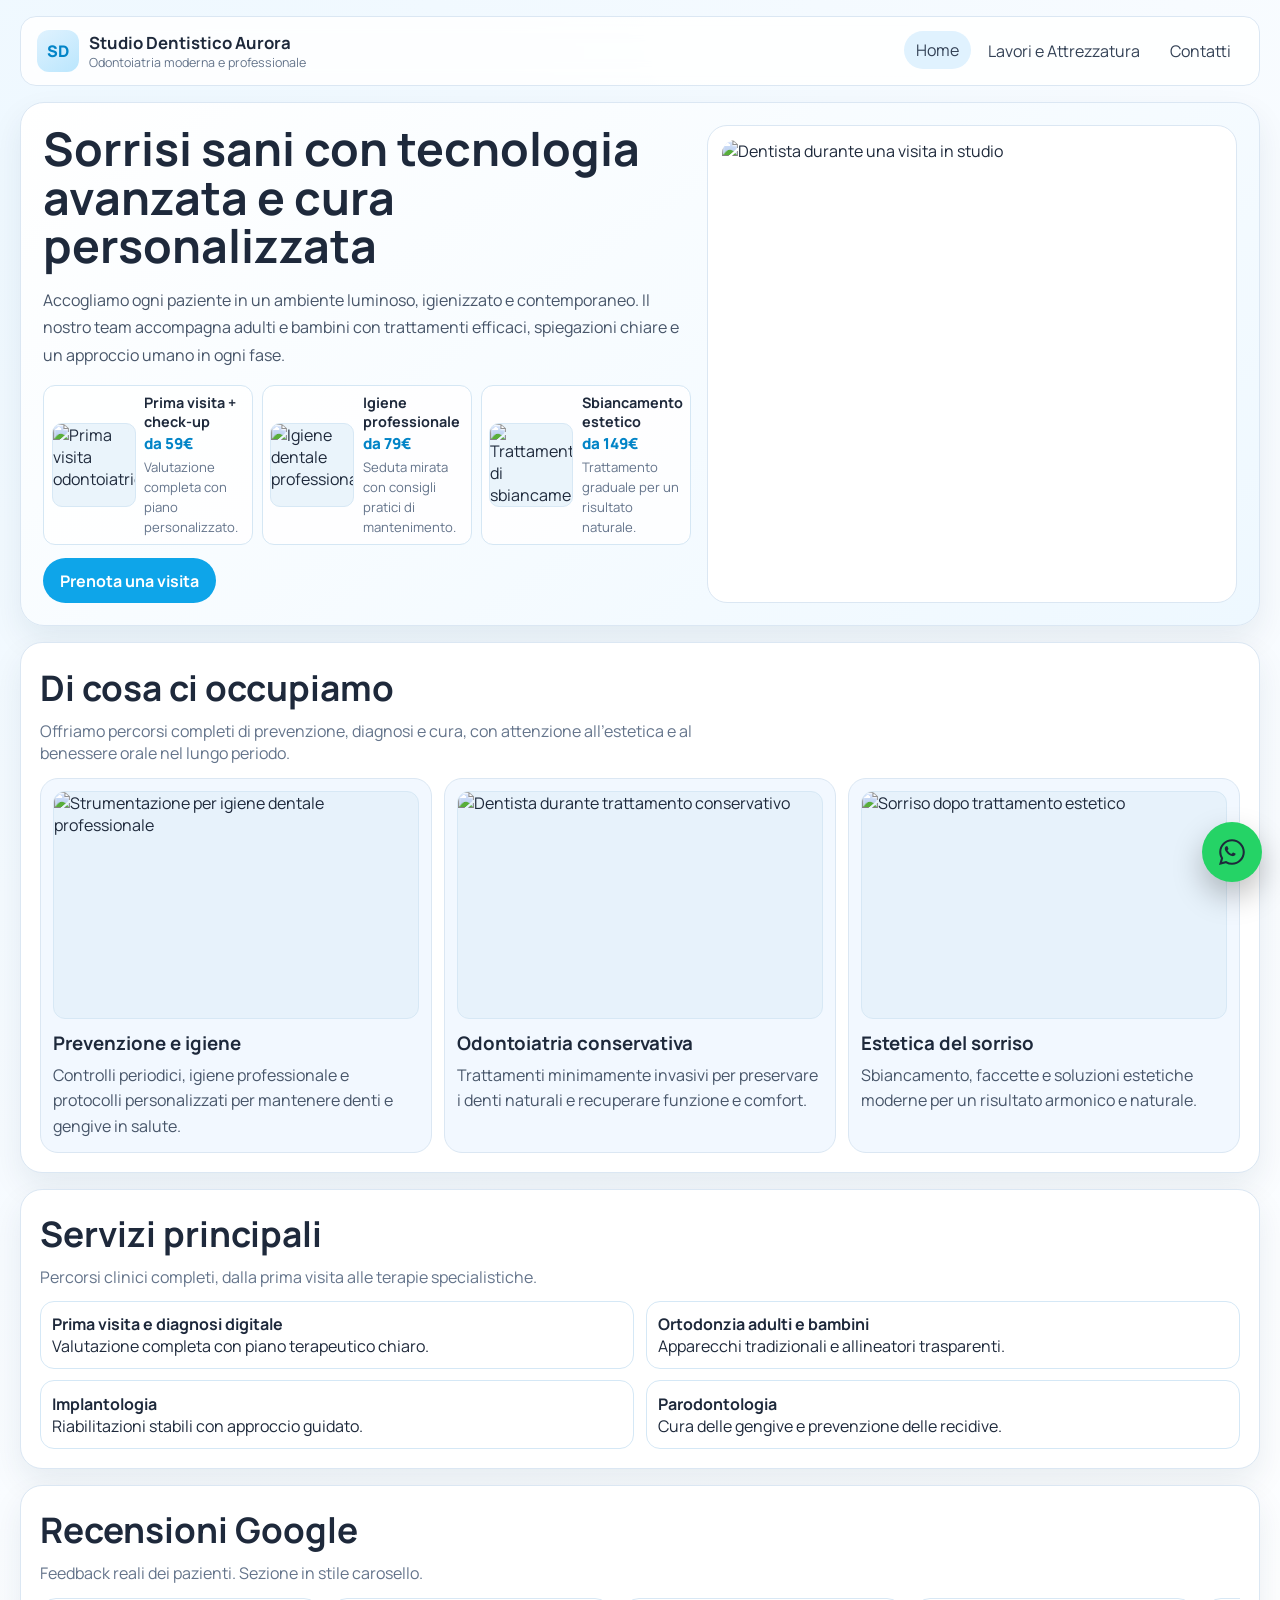
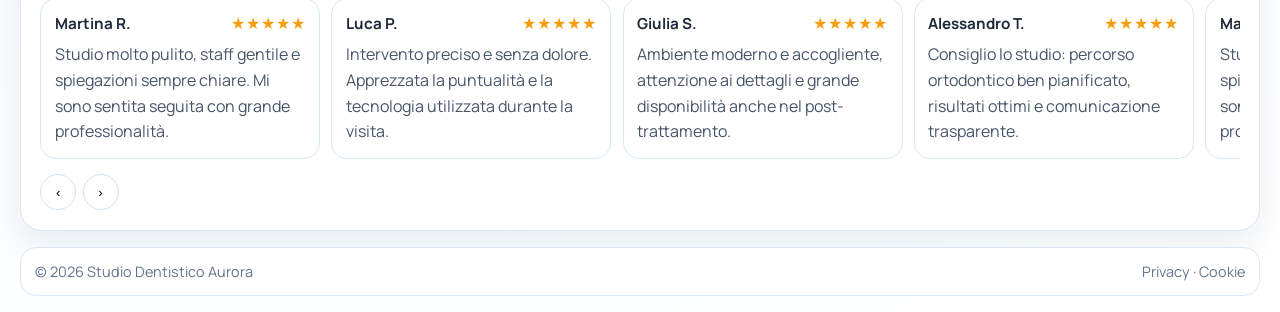
==== index.html @ a9cce96f "Initial commit: studio dentistico website" ====
<!doctype html>
<html lang="it">
  <head>
    <meta charset="UTF-8" />
    <meta name="viewport" content="width=device-width, initial-scale=1.0" />
    <title>Studio Dentistico Aurora | Odontoiatria Moderna</title>
    <meta name="description" content="Studio dentistico moderno e professionale: prevenzione, igiene, ortodonzia, implantologia e odontoiatria estetica." />
    <link rel="preconnect" href="https://fonts.googleapis.com" />
    <link rel="preconnect" href="https://fonts.gstatic.com" crossorigin />
    <link href="https://fonts.googleapis.com/css2?family=Manrope:wght@400;500;600;700;800&display=swap" rel="stylesheet" />
    <link rel="stylesheet" href="styles.css" />
  </head>
  <body>
    <div class="site-shell">
      <header class="site-header">
        <nav class="navbar">
          <a class="brand" href="index.html">
            <span class="brand-mark">SD</span>
            <span class="brand-text">
              <strong>Studio Dentistico Aurora</strong>
              <span>Odontoiatria moderna e professionale</span>
            </span>
          </a>

          <div class="nav-links">
            <a class="active" href="index.html">Home</a>
            <a href="lavori.html">Lavori e Attrezzatura</a>
            <a href="contatti.html">Contatti</a>
          </div>

          <button class="menu-toggle" type="button" aria-expanded="false" aria-controls="mobileMenu" aria-label="Apri menu">
            <span></span><span></span><span></span>
          </button>
        </nav>

        <nav id="mobileMenu" class="mobile-nav" aria-label="Menu mobile">
          <a href="index.html">Home</a>
          <a href="lavori.html">Lavori e Attrezzatura</a>
          <a href="contatti.html">Contatti</a>
        </nav>
      </header>

      <main>
        <section class="hero">
          <div>
            <h1>Sorrisi sani con tecnologia avanzata e cura personalizzata</h1>
            <p>
              Accogliamo ogni paziente in un ambiente luminoso, igienizzato e contemporaneo.
              Il nostro team accompagna adulti e bambini con trattamenti efficaci, spiegazioni chiare
              e un approccio umano in ogni fase.
            </p>
            <div class="hero-points" aria-label="Punti di forza dello studio">
              <div class="hero-point">
                <img src="https://images.unsplash.com/photo-1609840114035-3c981b782dfe?auto=format&fit=crop&w=700&q=80" alt="Prima visita odontoiatrica" />
                <div class="hero-point-body">
                  <strong>Prima visita + check-up</strong>
                  <span class="hero-price">da 59€</span>
                  <span class="hero-desc">Valutazione completa con piano personalizzato.</span>
                </div>
              </div>
              <div class="hero-point">
                <img src="https://images.unsplash.com/photo-1588776814546-daab30f310ce?auto=format&fit=crop&w=700&q=80" alt="Igiene dentale professionale" />
                <div class="hero-point-body">
                  <strong>Igiene professionale</strong>
                  <span class="hero-price">da 79€</span>
                  <span class="hero-desc">Seduta mirata con consigli pratici di mantenimento.</span>
                </div>
              </div>
              <div class="hero-point">
                <img src="https://images.unsplash.com/photo-1598256989800-fe5f95da9787?auto=format&fit=crop&w=700&q=80" alt="Trattamento di sbiancamento estetico" />
                <div class="hero-point-body">
                  <strong>Sbiancamento estetico</strong>
                  <span class="hero-price">da 149€</span>
                  <span class="hero-desc">Trattamento graduale per un risultato naturale.</span>
                </div>
              </div>
            </div>

            <div class="cta-row">
              <a class="btn btn-primary" href="contatti.html">Prenota una visita</a>
            </div>
          </div>

          <article class="hero-card">
            <img src="https://images.unsplash.com/photo-1606811841689-23dfddce3e95?auto=format&fit=crop&w=1200&q=80" alt="Dentista durante una visita in studio" />
          </article>
        </section>

        <section class="section">
          <h2>Di cosa ci occupiamo</h2>
          <p class="section-intro">
            Offriamo percorsi completi di prevenzione, diagnosi e cura, con attenzione all'estetica e al benessere orale nel lungo periodo.
          </p>

          <div class="grid-3">
            <article class="card">
              <img src="https://images.unsplash.com/photo-1588776813677-77aaf5595b83?auto=format&fit=crop&w=900&q=80" alt="Strumentazione per igiene dentale professionale" />
              <h3>Prevenzione e igiene</h3>
              <p>Controlli periodici, igiene professionale e protocolli personalizzati per mantenere denti e gengive in salute.</p>
            </article>
            <article class="card">
              <img src="https://images.unsplash.com/photo-1629909615184-74f495363b67?auto=format&fit=crop&w=900&q=80" alt="Dentista durante trattamento conservativo" />
              <h3>Odontoiatria conservativa</h3>
              <p>Trattamenti minimamente invasivi per preservare i denti naturali e recuperare funzione e comfort.</p>
            </article>
            <article class="card">
              <img src="https://images.unsplash.com/photo-1598256989800-fe5f95da9787?auto=format&fit=crop&w=900&q=80" alt="Sorriso dopo trattamento estetico" />
              <h3>Estetica del sorriso</h3>
              <p>Sbiancamento, faccette e soluzioni estetiche moderne per un risultato armonico e naturale.</p>
            </article>
          </div>
        </section>

        <section class="section">
          <h2>Servizi principali</h2>
          <p class="section-intro">Percorsi clinici completi, dalla prima visita alle terapie specialistiche.</p>
          <div class="services-list">
            <div class="service-item"><strong>Prima visita e diagnosi digitale</strong><br />Valutazione completa con piano terapeutico chiaro.</div>
            <div class="service-item"><strong>Ortodonzia adulti e bambini</strong><br />Apparecchi tradizionali e allineatori trasparenti.</div>
            <div class="service-item"><strong>Implantologia</strong><br />Riabilitazioni stabili con approccio guidato.</div>
            <div class="service-item"><strong>Parodontologia</strong><br />Cura delle gengive e prevenzione delle recidive.</div>
          </div>
        </section>

        <section class="section">
          <h2>Recensioni Google</h2>
          <p class="section-intro">Feedback reali dei pazienti. Sezione in stile carosello.</p>

          <div class="reviews-wrap">
            <div class="reviews-track" aria-label="Recensioni pazienti">
              <article class="review-card">
                <div class="review-head">
                  <strong>Martina R.</strong>
                  <span class="stars">★★★★★</span>
                </div>
                <p>Studio molto pulito, staff gentile e spiegazioni sempre chiare. Mi sono sentita seguita con grande professionalità.</p>
              </article>

              <article class="review-card">
                <div class="review-head">
                  <strong>Luca P.</strong>
                  <span class="stars">★★★★★</span>
                </div>
                <p>Intervento preciso e senza dolore. Apprezzata la puntualità e la tecnologia utilizzata durante la visita.</p>
              </article>

              <article class="review-card">
                <div class="review-head">
                  <strong>Giulia S.</strong>
                  <span class="stars">★★★★★</span>
                </div>
                <p>Ambiente moderno e accogliente, attenzione ai dettagli e grande disponibilità anche nel post-trattamento.</p>
              </article>

              <article class="review-card">
                <div class="review-head">
                  <strong>Alessandro T.</strong>
                  <span class="stars">★★★★★</span>
                </div>
                <p>Consiglio lo studio: percorso ortodontico ben pianificato, risultati ottimi e comunicazione trasparente.</p>
              </article>
            </div>

            <div class="carousel-actions">
              <button class="carousel-btn prev" type="button" aria-label="Recensione precedente">‹</button>
              <button class="carousel-btn next" type="button" aria-label="Recensione successiva">›</button>
            </div>
          </div>
        </section>
      </main>

      <footer class="site-footer">
        <span>© 2026 Studio Dentistico Aurora</span>
        <span><a href="privacy.html">Privacy</a> · <a href="cookie.html">Cookie</a></span>
      </footer>
    </div>

    <a class="whatsapp-float" href="https://wa.me/393517429085?text=Buongiorno%2C%20vorrei%20prenotare%20una%20visita%20dentistica." target="_blank" rel="noopener noreferrer" aria-label="Contattaci su WhatsApp">
      <svg viewBox="0 0 32 32" aria-hidden="true" focusable="false">
        <path d="M19.11 17.36c-.27-.13-1.56-.77-1.8-.86-.24-.09-.42-.13-.6.13-.18.27-.69.86-.85 1.04-.16.18-.31.2-.58.07-.27-.13-1.14-.42-2.16-1.35-.8-.71-1.35-1.59-1.51-1.86-.16-.27-.02-.41.11-.54.12-.12.27-.31.4-.47.13-.16.18-.27.27-.45.09-.18.04-.34-.02-.47-.07-.13-.6-1.45-.82-1.98-.21-.51-.43-.44-.6-.45h-.51c-.18 0-.47.07-.71.34-.24.27-.93.91-.93 2.21 0 1.3.95 2.56 1.08 2.74.13.18 1.86 2.85 4.51 4 .63.27 1.13.44 1.52.56.64.2 1.21.17 1.66.1.51-.08 1.56-.64 1.78-1.26.22-.62.22-1.15.16-1.26-.06-.11-.24-.18-.51-.31z" fill="currentColor" />
        <path d="M16.02 3.2c-7.05 0-12.77 5.72-12.77 12.78 0 2.24.58 4.42 1.69 6.35L3 29l6.83-1.79a12.72 12.72 0 0 0 6.19 1.58h.01c7.05 0 12.77-5.72 12.77-12.78S23.08 3.2 16.02 3.2zm0 23.46h-.01a10.72 10.72 0 0 1-5.46-1.5l-.39-.23-4.05 1.06 1.08-3.95-.25-.41a10.7 10.7 0 0 1-1.65-5.63c0-5.91 4.81-10.72 10.73-10.72 2.86 0 5.55 1.11 7.57 3.14a10.64 10.64 0 0 1 3.14 7.58c0 5.92-4.81 10.73-10.72 10.73z" fill="currentColor" />
      </svg>
    </a>

    <script src="script.js"></script>
  </body>
</html>
---- styles.css ----
:root {
  --bg: #f7fbff;
  --surface: #ffffff;
  --surface-soft: #f2f8ff;
  --primary: #0ea5e9;
  --primary-strong: #0284c7;
  --text: #1e293b;
  --muted: #64748b;
  --line: #dbe7f3;
  --radius: 18px;
  --shadow: 0 14px 32px rgba(14, 46, 80, 0.08);
}

* {
  box-sizing: border-box;
}

html,
body {
  margin: 0;
  padding: 0;
  font-family: "Manrope", "Inter", sans-serif;
  color: var(--text);
  background: radial-gradient(circle at 10% 10%, #eef8ff 0%, var(--bg) 52%, #ffffff 100%);
}

a {
  color: inherit;
  text-decoration: none;
}

img {
  max-width: 100%;
  display: block;
}

.site-shell {
  width: 100%;
  max-width: none;
  margin: 0;
  padding: 1rem 1.25rem;
}

.site-header {
  position: sticky;
  top: 0;
  z-index: 60;
  margin-bottom: 1rem;
  border: 1px solid var(--line);
  border-radius: 16px;
  background: rgba(255, 255, 255, 0.86);
  backdrop-filter: blur(10px);
}

.navbar {
  display: flex;
  align-items: center;
  justify-content: space-between;
  gap: 1rem;
  padding: 0.8rem 1rem;
}

.brand {
  display: flex;
  align-items: center;
  gap: 0.6rem;
}

.brand-mark {
  width: 42px;
  height: 42px;
  border-radius: 12px;
  background: linear-gradient(145deg, #e0f2fe, #bae6fd);
  display: grid;
  place-items: center;
  color: var(--primary-strong);
  font-weight: 800;
}

.brand-text {
  display: grid;
}

.brand-text strong {
  font-size: 1.05rem;
}

.brand-text span {
  font-size: 0.78rem;
  color: var(--muted);
}

.nav-links {
  display: flex;
  gap: 0.35rem;
  align-items: center;
}

.nav-links a {
  padding: 0.5rem 0.75rem;
  border-radius: 999px;
  color: #334155;
  transition: background 0.2s ease, transform 0.2s ease;
}

.nav-links a:hover,
.nav-links a.active {
  background: #e0f2fe;
  transform: translateY(-1px);
}

.menu-toggle {
  display: none;
  width: 42px;
  height: 42px;
  border-radius: 12px;
  border: 1px solid var(--line);
  background: #fff;
  align-items: center;
  justify-content: center;
  flex-direction: column;
  gap: 5px;
  cursor: pointer;
}

.menu-toggle span {
  width: 18px;
  height: 2px;
  background: #334155;
  border-radius: 999px;
}

.mobile-nav {
  display: none;
  padding: 0 1rem 1rem;
}

.mobile-nav a {
  display: block;
  border: 1px solid var(--line);
  background: #fff;
  border-radius: 12px;
  padding: 0.65rem 0.75rem;
  margin-bottom: 0.45rem;
}

.hero {
  border-radius: 24px;
  border: 1px solid var(--line);
  background: linear-gradient(145deg, #ffffff, #eef8ff);
  box-shadow: var(--shadow);
  padding: 1.4rem;
  display: grid;
  grid-template-columns: 1.1fr 0.9fr;
  gap: 1rem;
}

.hero h1 {
  margin: 0;
  font-size: clamp(1.9rem, 4vw, 2.9rem);
  line-height: 1.05;
}

.hero p {
  color: #475569;
  line-height: 1.7;
}

.cta-row {
  margin-top: 0.8rem;
  display: flex;
  gap: 0.6rem;
  flex-wrap: wrap;
}

.hero-points {
  margin-top: 0.85rem;
  display: grid;
  grid-template-columns: repeat(3, minmax(0, 1fr));
  gap: 0.55rem;
}

.hero-point {
  border: 1px solid #d5e7f4;
  border-radius: 12px;
  padding: 0.45rem;
  background: rgba(255, 255, 255, 0.85);
  display: grid;
  grid-template-columns: 84px 1fr;
  gap: 0.55rem;
  align-items: center;
}

.hero-point img {
  width: 84px;
  height: 84px;
  border-radius: 10px;
  object-fit: cover;
  border: 1px solid #d7e8f5;
  background: #eaf4fb;
}

.hero-point-body {
  display: grid;
}

.hero-point strong {
  display: block;
  font-size: 0.9rem;
}

.hero-point span {
  font-size: 0.82rem;
  color: #64748b;
  line-height: 1.5;
}

.hero-point .hero-price {
  margin-top: 0.15rem;
  display: inline-block;
  font-weight: 800;
  color: #0284c7;
  font-size: 0.95rem;
}

.hero-point .hero-desc {
  display: block;
  margin-top: 0.15rem;
}

.btn {
  display: inline-flex;
  align-items: center;
  justify-content: center;
  border-radius: 999px;
  padding: 0.65rem 1rem;
  font-weight: 700;
  border: 1px solid transparent;
  transition: transform 0.2s ease;
}

.btn:hover {
  transform: translateY(-2px);
}

.btn-primary {
  background: var(--primary);
  color: #fff;
}

.btn-soft {
  background: #fff;
  border-color: #c7deef;
}

.hero-card {
  border-radius: 20px;
  border: 1px solid var(--line);
  background: #fff;
  padding: 0.9rem;
}

.hero-card img {
  border-radius: 14px;
  min-height: 260px;
  object-fit: cover;
}

.section {
  margin-top: 1rem;
  border-radius: 22px;
  border: 1px solid var(--line);
  background: var(--surface);
  box-shadow: var(--shadow);
  padding: 1.2rem;
}

.section h2 {
  margin: 0 0 0.5rem;
  font-size: clamp(1.5rem, 3vw, 2.2rem);
}

.section-intro {
  margin: 0;
  color: var(--muted);
  max-width: 70ch;
}

.grid-3 {
  margin-top: 0.9rem;
  display: grid;
  grid-template-columns: repeat(3, minmax(0, 1fr));
  gap: 0.8rem;
}

.card {
  border: 1px solid var(--line);
  border-radius: var(--radius);
  background: var(--surface-soft);
  padding: 0.75rem;
}

.card h3 {
  margin: 0.65rem 0 0.45rem;
}

.card p {
  margin: 0;
  color: #475569;
  line-height: 1.6;
}

.card img {
  width: 100%;
  border-radius: 12px;
  border: 1px solid #d7e8f5;
  aspect-ratio: 16/10;
  object-fit: cover;
  background: #e7f2fb;
}

.services-list {
  margin-top: 0.8rem;
  display: grid;
  grid-template-columns: repeat(2, minmax(0, 1fr));
  gap: 0.7rem;
}

.service-item {
  border: 1px solid #d5e8f6;
  border-radius: 14px;
  padding: 0.7rem;
  background: #fff;
}

.reviews-wrap {
  margin-top: 0.85rem;
  position: relative;
}

.reviews-track {
  display: flex;
  gap: 0.7rem;
  overflow-x: auto;
  scroll-snap-type: x mandatory;
  padding-bottom: 0.35rem;
  scrollbar-width: none;
}

.reviews-track::-webkit-scrollbar {
  display: none;
}

.review-card {
  flex: 0 0 280px;
  scroll-snap-align: start;
  border: 1px solid #d8e8f5;
  border-radius: 16px;
  background: #fff;
  padding: 0.85rem;
}

.review-head {
  display: flex;
  justify-content: space-between;
  gap: 0.5rem;
  align-items: center;
}

.review-head strong {
  font-size: 0.95rem;
}

.stars {
  color: #f59e0b;
  letter-spacing: 0.06em;
}

.review-card p {
  margin: 0.5rem 0 0;
  color: #475569;
  line-height: 1.6;
}

.carousel-actions {
  margin-top: 0.6rem;
  display: flex;
  gap: 0.4rem;
}

.carousel-btn {
  width: 36px;
  height: 36px;
  border-radius: 999px;
  border: 1px solid #cfe3f2;
  background: #fff;
  cursor: pointer;
}

.form-grid {
  margin-top: 0.9rem;
  display: grid;
  grid-template-columns: 1.1fr 0.9fr;
  gap: 0.9rem;
}

.form-card,
.info-card {
  border: 1px solid var(--line);
  border-radius: 16px;
  background: #fff;
  padding: 0.9rem;
}

form {
  display: grid;
  gap: 0.65rem;
}

label {
  font-weight: 700;
  font-size: 0.9rem;
}

label input[type='checkbox'] {
  width: auto;
  margin-right: 0.45rem;
  vertical-align: middle;
}

input,
textarea,
select {
  width: 100%;
  border-radius: 12px;
  border: 1px solid #c9dff0;
  padding: 0.62rem 0.72rem;
  font: inherit;
}

textarea {
  min-height: 140px;
  resize: vertical;
}

.map-frame {
  margin-top: 0.65rem;
  border-radius: 12px;
  overflow: hidden;
  border: 1px solid #d5e6f5;
}

.map-frame iframe {
  width: 100%;
  min-height: 200px;
  border: 0;
}

.gallery-grid {
  margin-top: 0.8rem;
  display: grid;
  grid-template-columns: repeat(3, minmax(0, 1fr));
  gap: 0.7rem;
}

.gallery-item {
  border-radius: 16px;
  overflow: hidden;
  border: 1px solid var(--line);
  background: #fff;
}

.gallery-item img {
  width: 100%;
  aspect-ratio: 16/11;
  object-fit: cover;
}

.gallery-item figcaption {
  padding: 0.7rem;
  font-size: 0.9rem;
  color: #475569;
}

.site-footer {
  margin-top: 1rem;
  border-radius: 16px;
  border: 1px solid var(--line);
  background: #fff;
  padding: 0.9rem;
  display: flex;
  justify-content: space-between;
  gap: 0.6rem;
  flex-wrap: wrap;
  color: var(--muted);
  font-size: 0.9rem;
}

.whatsapp-float {
  position: fixed;
  right: 18px;
  bottom: 18px;
  width: 60px;
  height: 60px;
  border-radius: 999px;
  background: #25d366;
  display: flex;
  align-items: center;
  justify-content: center;
  box-shadow: 0 14px 30px rgba(0, 0, 0, 0.25);
  z-index: 100;
  animation: wpPulse 2s infinite;
}

.whatsapp-float svg {
  width: 32px;
  height: 32px;
  fill: #fff;
}

@keyframes wpPulse {
  0% {
    box-shadow: 0 0 0 0 rgba(37, 211, 102, 0.55);
  }
  70% {
    box-shadow: 0 0 0 18px rgba(37, 211, 102, 0);
  }
  100% {
    box-shadow: 0 0 0 0 rgba(37, 211, 102, 0);
  }
}

@media (max-width: 920px) {
  .hero,
  .form-grid {
    grid-template-columns: 1fr;
  }

  .grid-3,
  .gallery-grid {
    grid-template-columns: repeat(2, minmax(0, 1fr));
  }

  .hero-points {
    grid-template-columns: 1fr;
  }

  .hero-point {
    grid-template-columns: 72px 1fr;
  }

  .hero-point img {
    width: 72px;
    height: 72px;
  }

  .services-list {
    grid-template-columns: 1fr;
  }
}

@media (max-width: 720px) {
  .menu-toggle {
    display: inline-flex;
  }

  .nav-links {
    display: none;
  }

  .site-header.is-open .mobile-nav {
    display: block;
  }

  .grid-3,
  .gallery-grid {
    grid-template-columns: 1fr;
  }
}
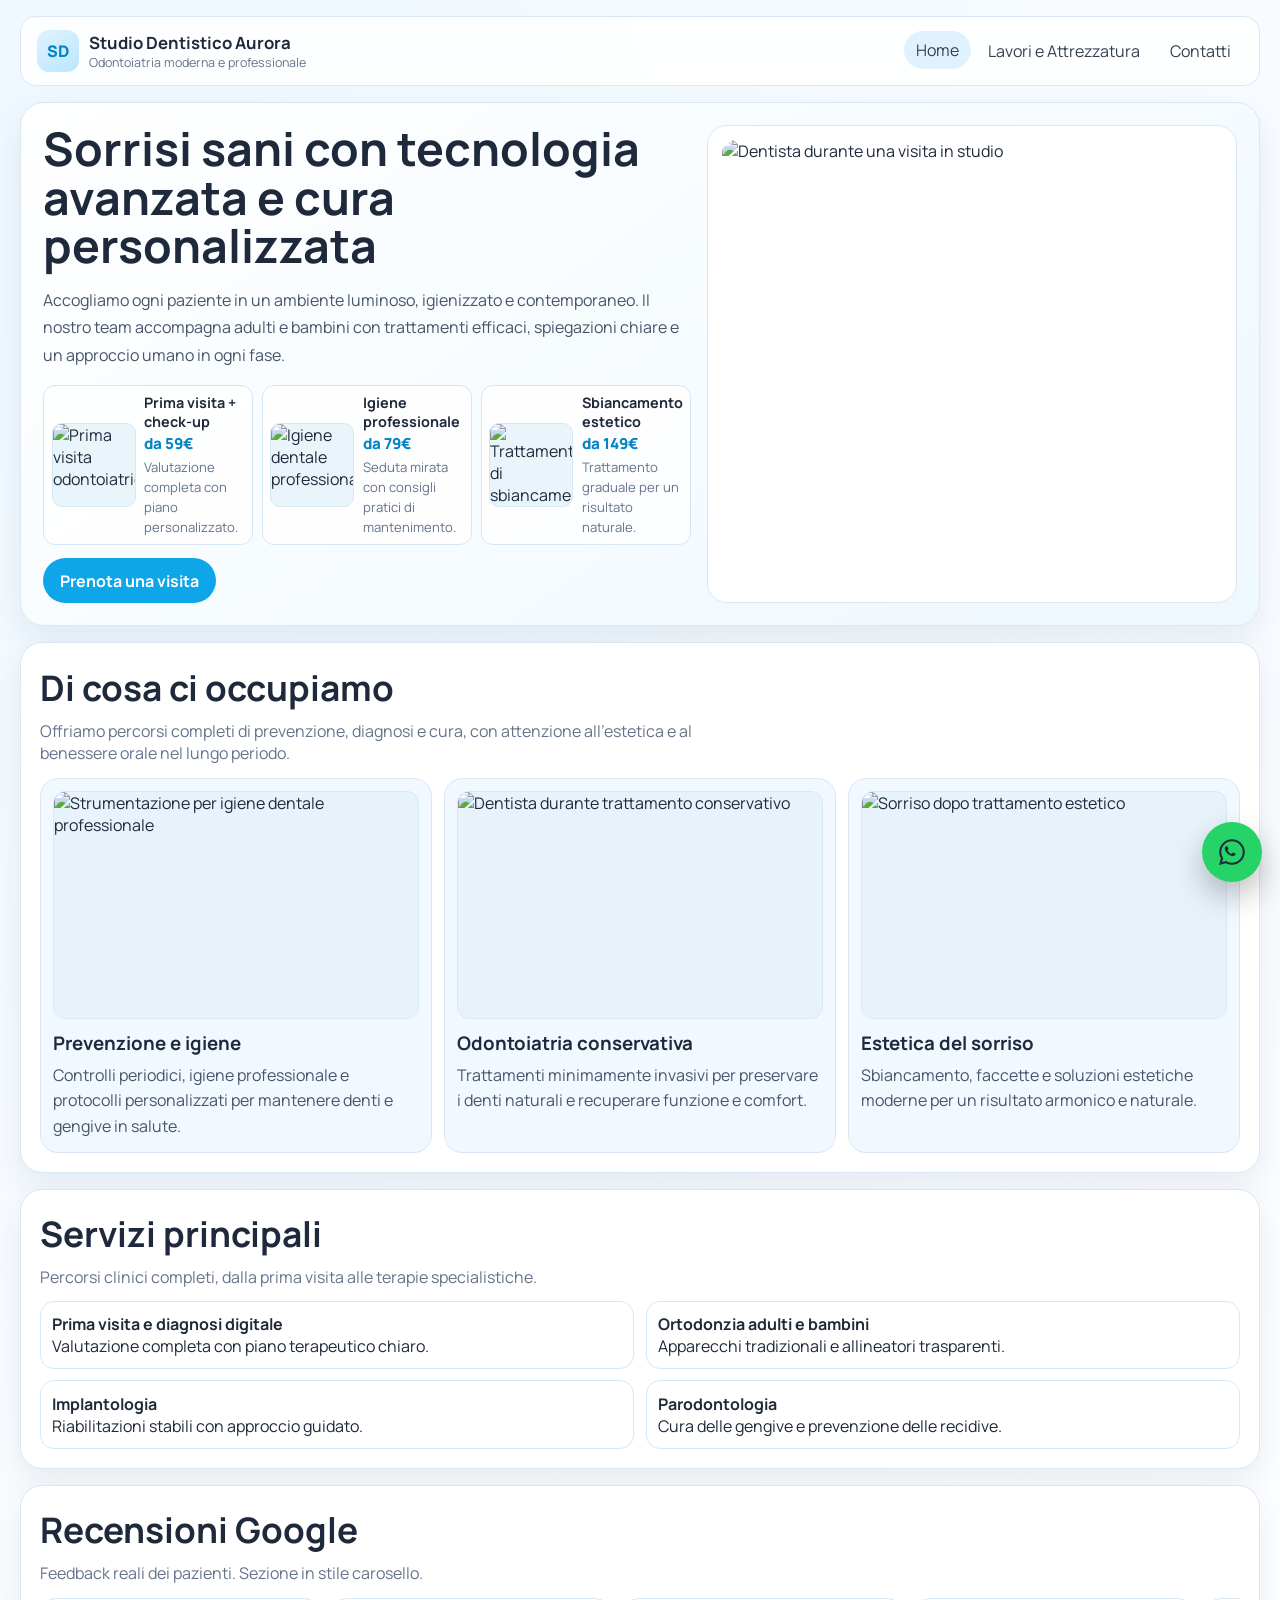
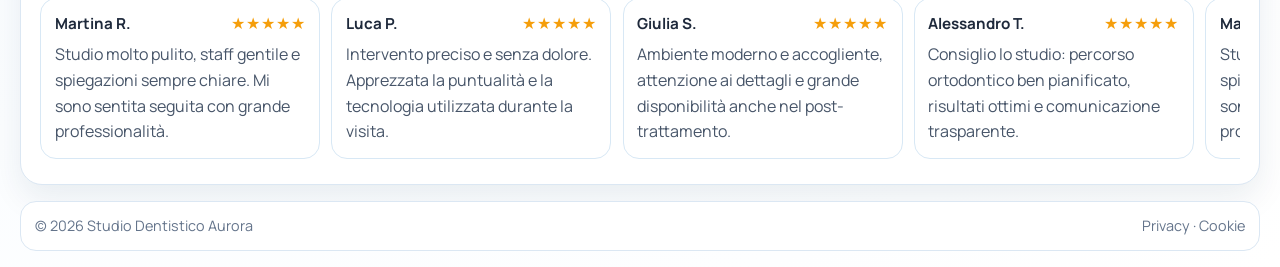
==== commit 76f5cee3: "Refine continuous reviews carousel" ====
--- a/index.html
+++ b/index.html
@@ -160,11 +160,6 @@
                 <p>Consiglio lo studio: percorso ortodontico ben pianificato, risultati ottimi e comunicazione trasparente.</p>
               </article>
             </div>
-
-            <div class="carousel-actions">
-              <button class="carousel-btn prev" type="button" aria-label="Recensione precedente">‹</button>
-              <button class="carousel-btn next" type="button" aria-label="Recensione successiva">›</button>
-            </div>
           </div>
         </section>
       </main>
--- a/styles.css
+++ b/styles.css
@@ -345,10 +345,18 @@
   scroll-snap-type: x mandatory;
   padding-bottom: 0.35rem;
   scrollbar-width: none;
+  cursor: grab;
+  user-select: none;
+  -webkit-overflow-scrolling: touch;
 }
 
 .reviews-track::-webkit-scrollbar {
   display: none;
+}
+
+.reviews-track.is-dragging {
+  cursor: grabbing;
+  scroll-snap-type: none;
 }
 
 .review-card {
@@ -380,21 +388,6 @@
   margin: 0.5rem 0 0;
   color: #475569;
   line-height: 1.6;
-}
-
-.carousel-actions {
-  margin-top: 0.6rem;
-  display: flex;
-  gap: 0.4rem;
-}
-
-.carousel-btn {
-  width: 36px;
-  height: 36px;
-  border-radius: 999px;
-  border: 1px solid #cfe3f2;
-  background: #fff;
-  cursor: pointer;
 }
 
 .form-grid {
